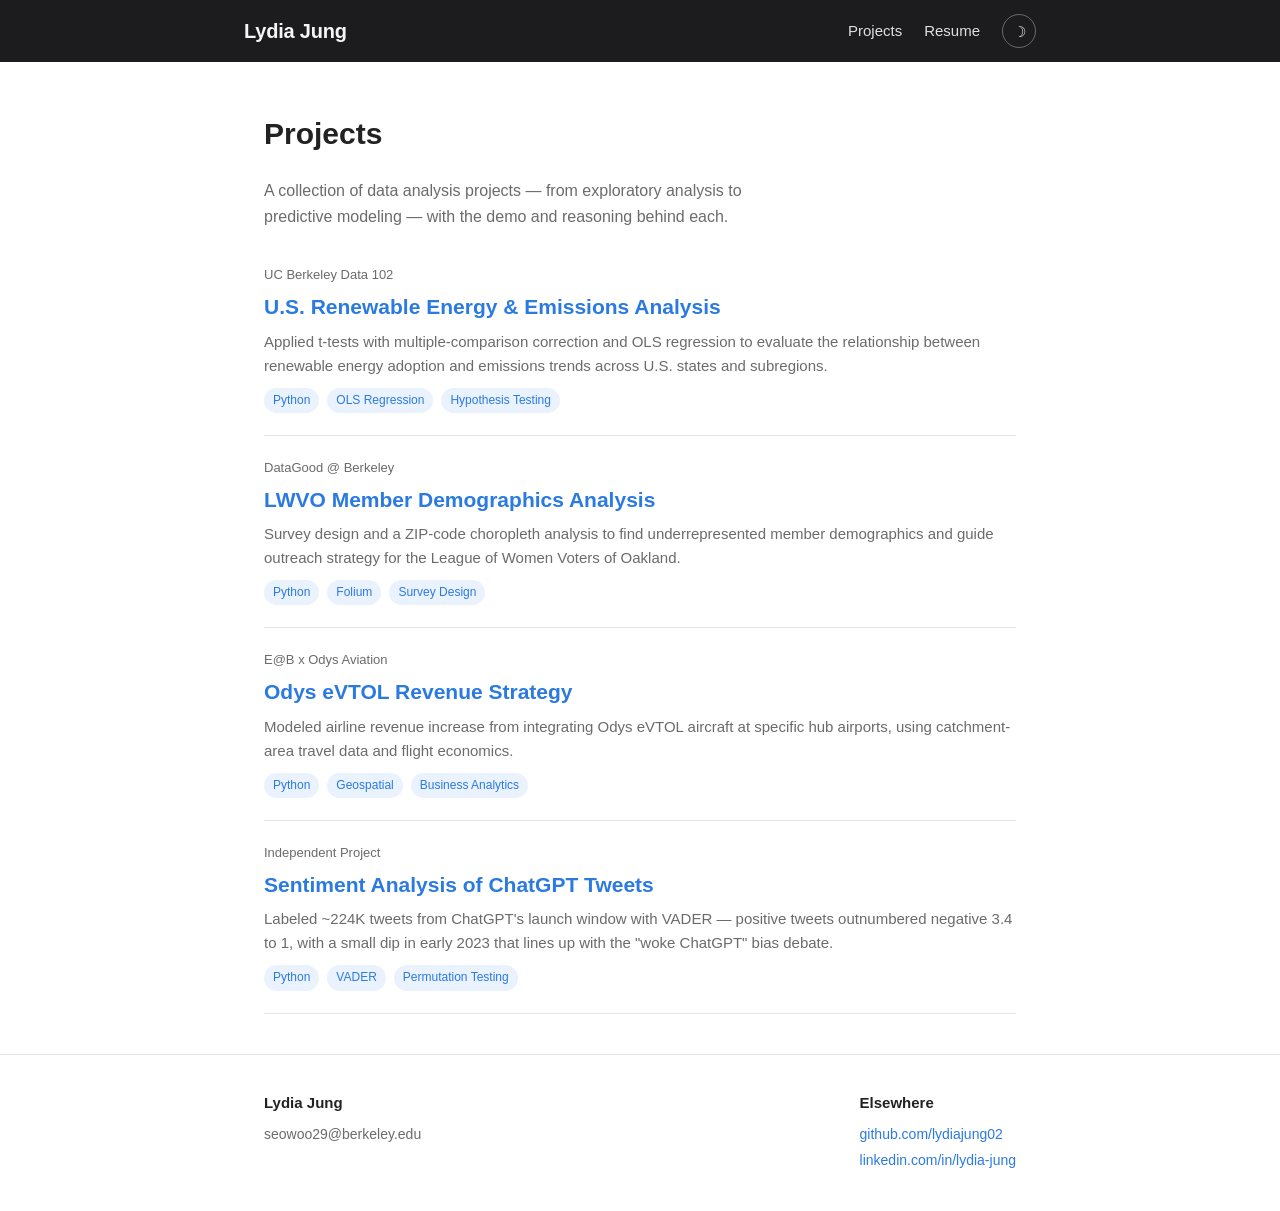
==== index.html @ 618544c5 "Trim footer: remove address and tagline site-wide Co-Authored-By: Claude Sonnet 5 <noreply@anthropic" ====
<!DOCTYPE html>
<html lang="en">
<head>
<meta charset="UTF-8">
<meta name="viewport" content="width=device-width, initial-scale=1.0">
<title>Lydia Jung — Data Analysis Portfolio</title>
<meta name="description" content="Data analysis projects by Lydia Jung: statistical analysis, regression, and NLP.">
<link rel="stylesheet" href="assets/css/style.css">
<script src="assets/js/theme.js"></script>
</head>
<body>

<header class="site-header">
  <div class="wrapper">
    <a class="site-title" href="index.html">Lydia Jung</a>
    <nav class="site-nav">
      <a href="index.html">Projects</a>
      <a href="resume.html">Resume</a>
      <button class="theme-toggle" aria-label="Toggle dark mode">&#9789;</button>
    </nav>
  </div>
</header>

<main class="page-content">
  <div class="wrapper">
    <h1 class="page-heading">Projects</h1>
    <p class="intro">A collection of data analysis projects — from exploratory analysis to predictive modeling — with the demo and reasoning behind each.</p>

    <ul class="project-list">
      <li>
        <span class="project-date">UC Berkeley Data 102</span>
        <a class="project-title" href="projects/renewable-energy-emissions.html">U.S. Renewable Energy &amp; Emissions Analysis</a>
        <p class="project-blurb">Applied t-tests with multiple-comparison correction and OLS regression to evaluate the relationship between renewable energy adoption and emissions trends across U.S. states and subregions.</p>
        <div class="tag-row">
          <span class="tag">Python</span>
          <span class="tag">OLS Regression</span>
          <span class="tag">Hypothesis Testing</span>
        </div>
      </li>
      <li>
        <span class="project-date">DataGood @ Berkeley</span>
        <a class="project-title" href="projects/lwvo-demographics-analysis.html">LWVO Member Demographics Analysis</a>
        <p class="project-blurb">Survey design and a ZIP-code choropleth analysis to find underrepresented member demographics and guide outreach strategy for the League of Women Voters of Oakland.</p>
        <div class="tag-row">
          <span class="tag">Python</span>
          <span class="tag">Folium</span>
          <span class="tag">Survey Design</span>
        </div>
      </li>
      <li>
        <span class="project-date">E@B x Odys Aviation</span>
        <a class="project-title" href="projects/odys-evtol-revenue.html">Odys eVTOL Revenue Strategy</a>
        <p class="project-blurb">Modeled airline revenue increase from integrating Odys eVTOL aircraft at specific hub airports, using catchment-area travel data and flight economics.</p>
        <div class="tag-row">
          <span class="tag">Python</span>
          <span class="tag">Geospatial</span>
          <span class="tag">Business Analytics</span>
        </div>
      </li>
      <li>
        <span class="project-date">Independent Project</span>
        <a class="project-title" href="projects/chatgpt-sentiment-nlp.html">Sentiment Analysis of ChatGPT Tweets</a>
        <p class="project-blurb">Labeled ~224K tweets from ChatGPT's launch window with VADER — positive tweets outnumbered negative 3.4 to 1, with a small dip in early 2023 that lines up with the "woke ChatGPT" bias debate.</p>
        <div class="tag-row">
          <span class="tag">Python</span>
          <span class="tag">VADER</span>
          <span class="tag">Permutation Testing</span>
        </div>
      </li>
    </ul>
  </div>
</main>

<footer class="site-footer">
  <div class="wrapper">
    <div class="footer-col">
      <h3>Lydia Jung</h3>
      <ul>
        <li>seowoo29@berkeley.edu</li>
      </ul>
    </div>
    <div class="footer-col">
      <h3>Elsewhere</h3>
      <ul>
        <li><a href="https://github.com/lydiajung02">github.com/lydiajung02</a></li>
        <li><a href="https://www.linkedin.com/in/lydia-jung/">linkedin.com/in/lydia-jung</a></li>
      </ul>
    </div>
  </div>
</footer>

</body>
</html>
---- assets/css/style.css ----
:root {
  --bg: #ffffff;
  --text: #222222;
  --muted: #6b6b6b;
  --accent: #2a7ae2;
  --accent-soft: #eaf2fd;
  --header-bg: #1c1c1e;
  --header-text: #f5f5f5;
  --border: #e5e5e5;
  --card-bg: #fafafa;
  --code-bg: #f2f2f2;
}

:root[data-theme="dark"] {
  --bg: #14151a;
  --text: #e7e7ea;
  --muted: #9a9aa2;
  --accent: #6fa8ff;
  --accent-soft: #1c2a44;
  --header-bg: #0c0c0e;
  --header-text: #f5f5f5;
  --border: #2a2b31;
  --card-bg: #1b1c22;
  --code-bg: #1f2027;
}

* { box-sizing: border-box; }

html { scroll-behavior: smooth; }

body {
  margin: 0;
  font-family: -apple-system, BlinkMacSystemFont, "Segoe UI", Roboto, Helvetica, Arial, sans-serif;
  background: var(--bg);
  color: var(--text);
  line-height: 1.6;
  transition: background 0.2s ease, color 0.2s ease;
}

a { color: var(--accent); text-decoration: none; }
a:hover { text-decoration: underline; }

.wrapper {
  max-width: 800px;
  margin: 0 auto;
  padding: 0 24px;
}

/* Header */
.site-header {
  background: var(--header-bg);
  color: var(--header-text);
}

.site-header .wrapper {
  display: flex;
  align-items: center;
  justify-content: space-between;
  height: 62px;
  max-width: 840px;
}

.site-title {
  color: var(--header-text) !important;
  font-size: 20px;
  font-weight: 600;
  letter-spacing: -0.01em;
}
.site-title:hover { text-decoration: none; opacity: 0.85; }

.site-nav {
  display: flex;
  align-items: center;
  gap: 22px;
}

.site-nav a {
  color: var(--header-text);
  font-size: 15px;
  opacity: 0.9;
}
.site-nav a:hover { opacity: 1; text-decoration: none; border-bottom: 1px solid var(--header-text); }

.theme-toggle {
  background: none;
  border: 1px solid rgba(245,245,245,0.35);
  color: var(--header-text);
  border-radius: 999px;
  width: 34px;
  height: 34px;
  display: flex;
  align-items: center;
  justify-content: center;
  cursor: pointer;
  font-size: 15px;
  line-height: 1;
}
.theme-toggle:hover { border-color: rgba(245,245,245,0.7); }

/* Main */
main.page-content {
  min-height: calc(100vh - 62px - 200px);
  padding: 48px 0 40px;
}

h1.page-heading {
  font-size: 30px;
  margin: 0 0 32px;
  font-weight: 700;
}

/* Project list */
.project-list {
  list-style: none;
  margin: 0;
  padding: 0;
}

.project-list li {
  padding: 22px 0;
  border-bottom: 1px solid var(--border);
}
.project-list li:first-child { padding-top: 0; }

.project-date {
  display: block;
  font-size: 13px;
  color: var(--muted);
  margin-bottom: 4px;
}

.project-title {
  font-size: 21px;
  font-weight: 600;
}

.project-blurb {
  margin: 6px 0 0;
  color: var(--muted);
  font-size: 15px;
}

.tag-row { margin-top: 10px; display: flex; gap: 8px; flex-wrap: wrap; }
.tag {
  font-size: 12px;
  color: var(--accent);
  background: var(--accent-soft);
  padding: 3px 9px;
  border-radius: 999px;
  font-weight: 500;
}

.intro {
  color: var(--muted);
  font-size: 16px;
  margin: -12px 0 36px;
  max-width: 60ch;
}

/* Project detail page */
.project-header { margin-bottom: 8px; }
.project-header h1 { font-size: 30px; margin: 6px 0 8px; }
.project-meta { color: var(--muted); font-size: 14px; }
.project-summary { font-size: 17px; margin: 18px 0 8px; }

.section {
  margin-top: 44px;
}
.section h2 {
  font-size: 21px;
  border-bottom: 1px solid var(--border);
  padding-bottom: 10px;
  margin-bottom: 20px;
}

.demo-card {
  background: var(--card-bg);
  border: 1px solid var(--border);
  border-radius: 10px;
  padding: 22px;
}

.metric-row {
  display: flex;
  gap: 28px;
  flex-wrap: wrap;
  margin: 18px 0 6px;
}
.metric {
  min-width: 110px;
}
.metric .value {
  font-size: 24px;
  font-weight: 700;
  color: var(--accent);
}
.metric .label {
  font-size: 12.5px;
  color: var(--muted);
  text-transform: uppercase;
  letter-spacing: 0.03em;
}

.steps { padding-left: 20px; }
.steps li { margin-bottom: 14px; }
.steps li strong { display: block; margin-bottom: 3px; }

.control-row {
  display: flex;
  gap: 14px;
  flex-wrap: wrap;
  align-items: center;
  margin-bottom: 16px;
}
.control-row label { font-size: 14px; color: var(--muted); }
.control-row select, .control-row input {
  font: inherit;
  padding: 6px 10px;
  border-radius: 6px;
  border: 1px solid var(--border);
  background: var(--bg);
  color: var(--text);
}

.btn {
  display: inline-block;
  background: var(--accent);
  color: #fff !important;
  padding: 8px 16px;
  border-radius: 6px;
  font-size: 14px;
  font-weight: 600;
  border: none;
  cursor: pointer;
}
.btn:hover { text-decoration: none; opacity: 0.9; }
.btn-secondary {
  background: transparent;
  color: var(--text) !important;
  border: 1px solid var(--border);
}

.result-box {
  margin-top: 14px;
  padding: 14px 16px;
  border-radius: 8px;
  background: var(--accent-soft);
  font-size: 14.5px;
}

.callout {
  border-left: 3px solid var(--accent);
  padding: 4px 16px;
  color: var(--muted);
  font-size: 14.5px;
  margin: 18px 0;
}

.back-link { display: inline-block; margin-top: 8px; font-size: 14.5px; }

pre {
  background: var(--code-bg);
  padding: 14px 16px;
  border-radius: 8px;
  overflow-x: auto;
  font-size: 13px;
}
code {
  background: var(--code-bg);
  padding: 1px 5px;
  border-radius: 4px;
  font-size: 0.9em;
}
pre code { background: none; padding: 0; }

/* Footer */
.site-footer {
  border-top: 1px solid var(--border);
  padding: 36px 0;
  font-size: 14px;
  color: var(--muted);
}
.site-footer .wrapper {
  display: flex;
  justify-content: space-between;
  flex-wrap: wrap;
  gap: 24px;
}
.footer-col h3 {
  font-size: 15px;
  margin: 0 0 8px;
  color: var(--text);
}
.footer-col ul { list-style: none; margin: 0; padding: 0; }
.footer-col li { margin-bottom: 4px; }
.footer-tagline { max-width: 320px; }

canvas { max-width: 100%; }

@media (max-width: 600px) {
  .site-nav { gap: 12px; }
  h1.page-heading { font-size: 26px; }
  .site-footer .wrapper { flex-direction: column; }
}
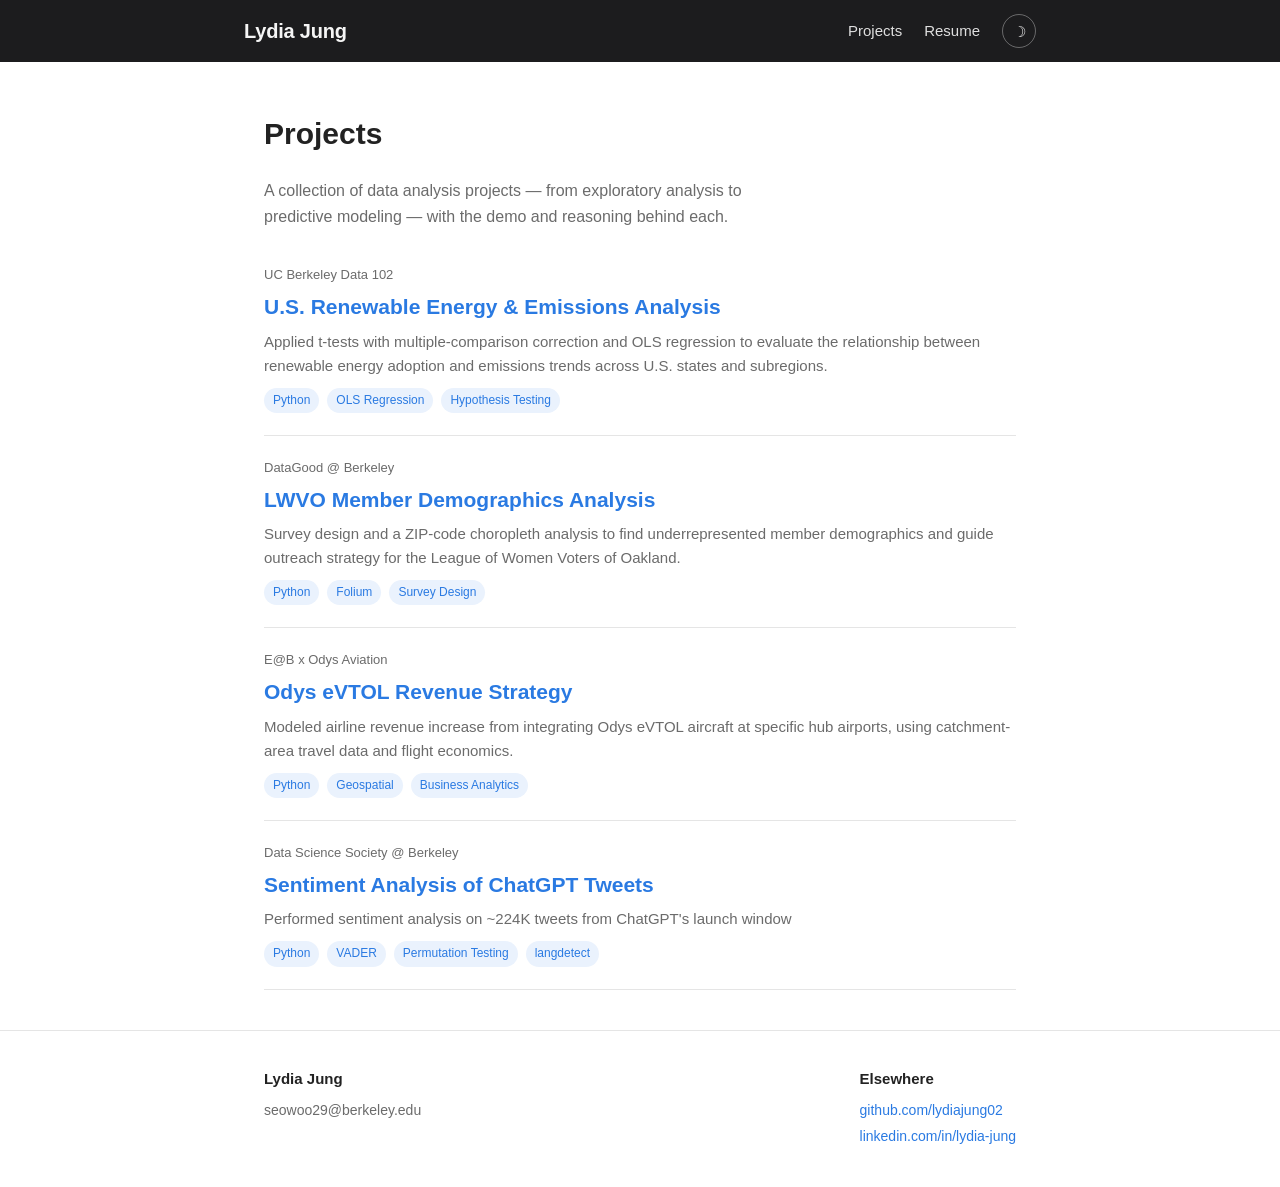
==== commit a88c4e43: "Update ChatGPT sentiment card on the projects landing page Co-Authored-By: Claude Sonnet 5 <noreply@" ====
--- a/index.html
+++ b/index.html
@@ -58,13 +58,14 @@
         </div>
       </li>
       <li>
-        <span class="project-date">Independent Project</span>
+        <span class="project-date">Data Science Society @ Berkeley</span>
         <a class="project-title" href="projects/chatgpt-sentiment-nlp.html">Sentiment Analysis of ChatGPT Tweets</a>
-        <p class="project-blurb">Labeled ~224K tweets from ChatGPT's launch window with VADER — positive tweets outnumbered negative 3.4 to 1, with a small dip in early 2023 that lines up with the "woke ChatGPT" bias debate.</p>
+        <p class="project-blurb">Performed sentiment analysis on ~224K tweets from ChatGPT's launch window</p>
         <div class="tag-row">
           <span class="tag">Python</span>
           <span class="tag">VADER</span>
           <span class="tag">Permutation Testing</span>
+          <span class="tag">langdetect</span>
         </div>
       </li>
     </ul>
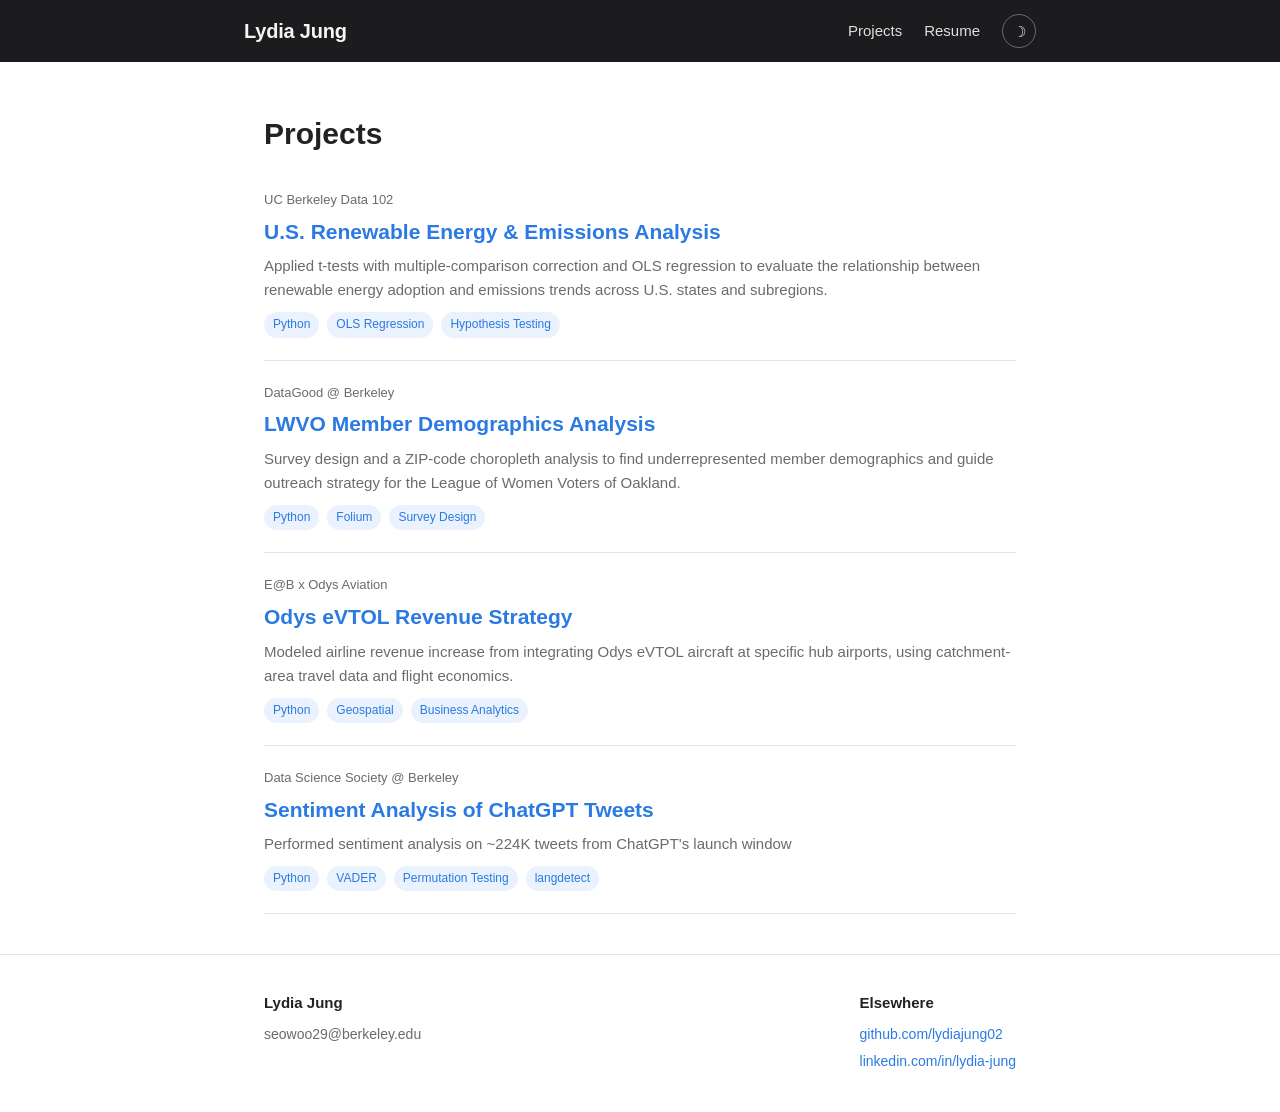
==== commit 7d0ac1bd: "Remove intro line from the projects landing page Co-Authored-By: Claude Sonnet 5.5 <noreply@anthropi" ====
--- a/index.html
+++ b/index.html
@@ -24,8 +24,6 @@
 <main class="page-content">
   <div class="wrapper">
     <h1 class="page-heading">Projects</h1>
-    <p class="intro">A collection of data analysis projects — from exploratory analysis to predictive modeling — with the demo and reasoning behind each.</p>
-
     <ul class="project-list">
       <li>
         <span class="project-date">UC Berkeley Data 102</span>
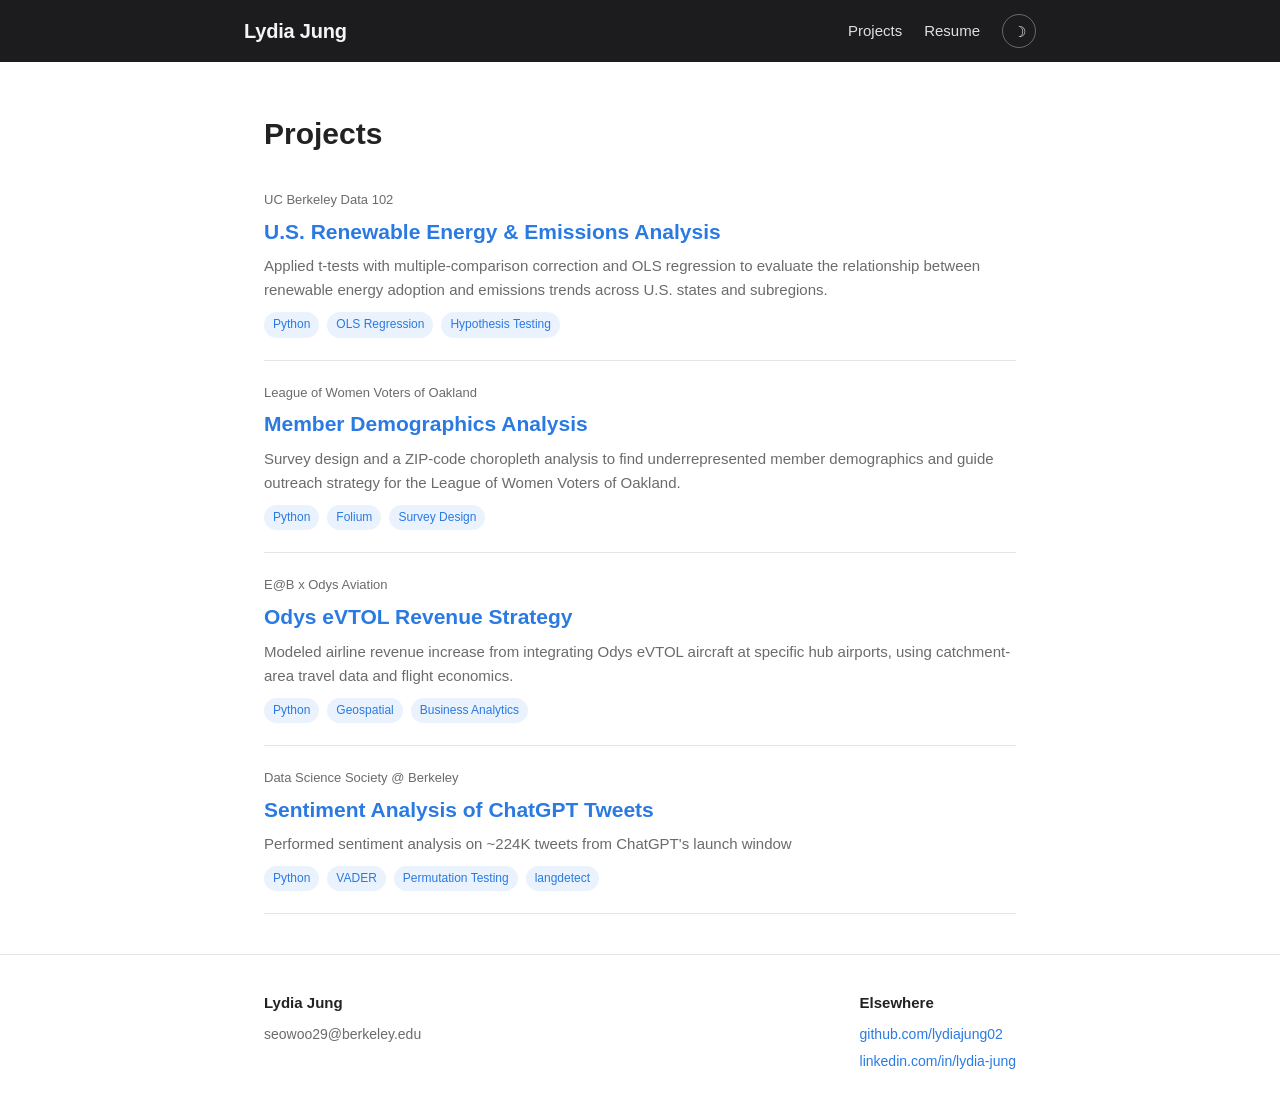
==== commit 912e3358: "Update LWVO card label and title on the projects landing page Co-Authored-By: Claude Sonnet 5.5 <nor" ====
--- a/index.html
+++ b/index.html
@@ -36,8 +36,8 @@
         </div>
       </li>
       <li>
-        <span class="project-date">DataGood @ Berkeley</span>
-        <a class="project-title" href="projects/lwvo-demographics-analysis.html">LWVO Member Demographics Analysis</a>
+        <span class="project-date">League of Women Voters of Oakland</span>
+        <a class="project-title" href="projects/lwvo-demographics-analysis.html">Member Demographics Analysis</a>
         <p class="project-blurb">Survey design and a ZIP-code choropleth analysis to find underrepresented member demographics and guide outreach strategy for the League of Women Voters of Oakland.</p>
         <div class="tag-row">
           <span class="tag">Python</span>
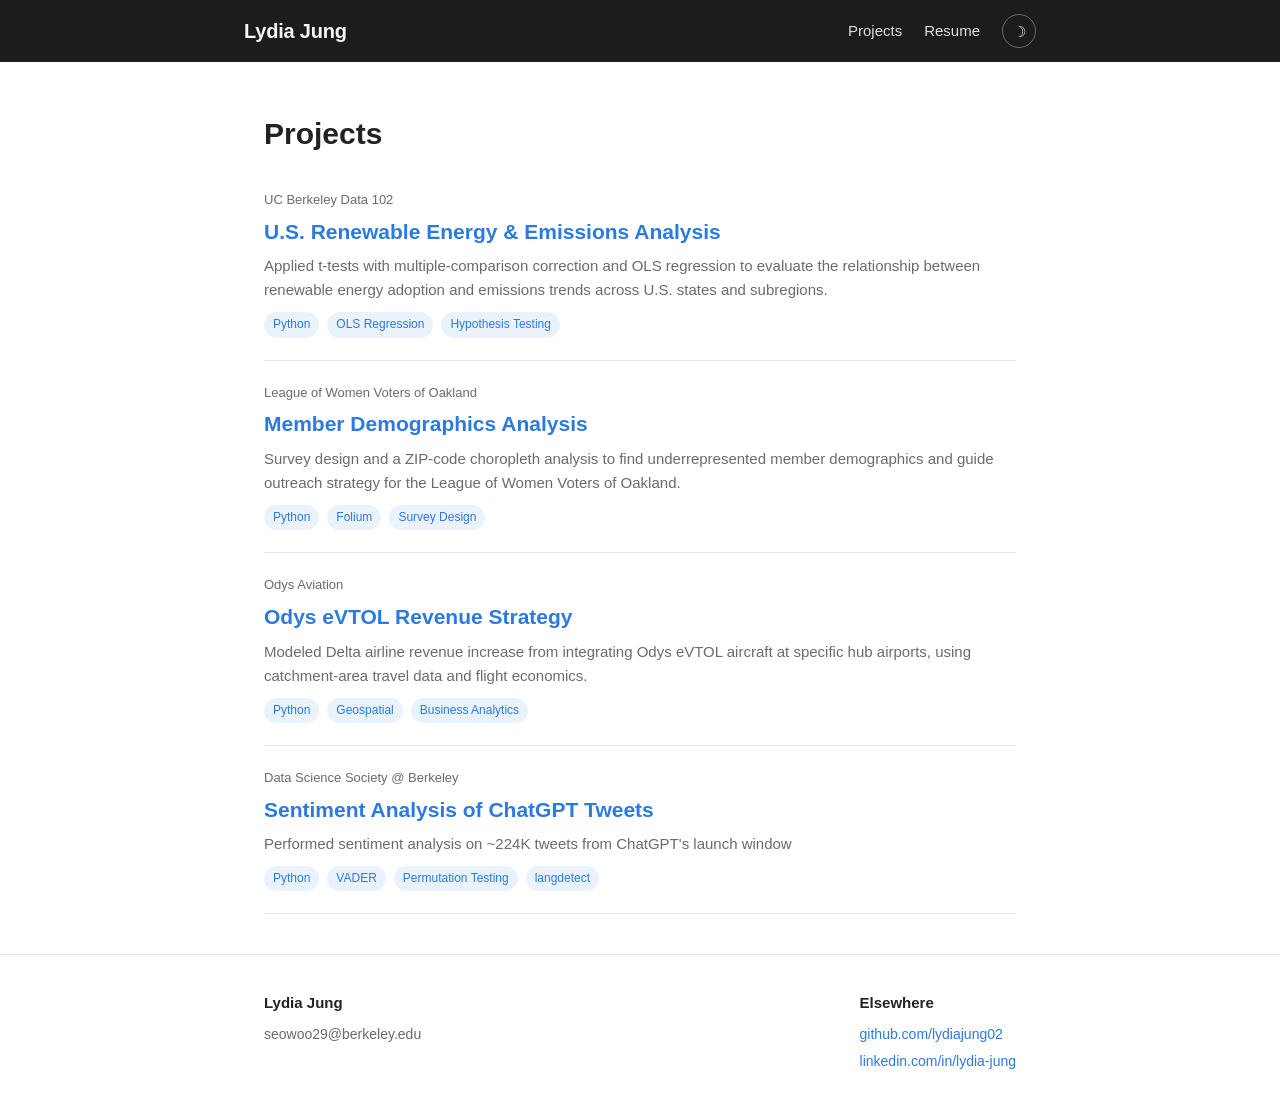
==== commit 59ec3de0: "Update Odys card label and description on the landing page Co-Authored-By: Claude Sonnet 5.5 <norepl" ====
--- a/index.html
+++ b/index.html
@@ -46,9 +46,9 @@
         </div>
       </li>
       <li>
-        <span class="project-date">E@B x Odys Aviation</span>
+        <span class="project-date">Odys Aviation</span>
         <a class="project-title" href="projects/odys-evtol-revenue.html">Odys eVTOL Revenue Strategy</a>
-        <p class="project-blurb">Modeled airline revenue increase from integrating Odys eVTOL aircraft at specific hub airports, using catchment-area travel data and flight economics.</p>
+        <p class="project-blurb">Modeled Delta airline revenue increase from integrating Odys eVTOL aircraft at specific hub airports, using catchment-area travel data and flight economics.</p>
         <div class="tag-row">
           <span class="tag">Python</span>
           <span class="tag">Geospatial</span>
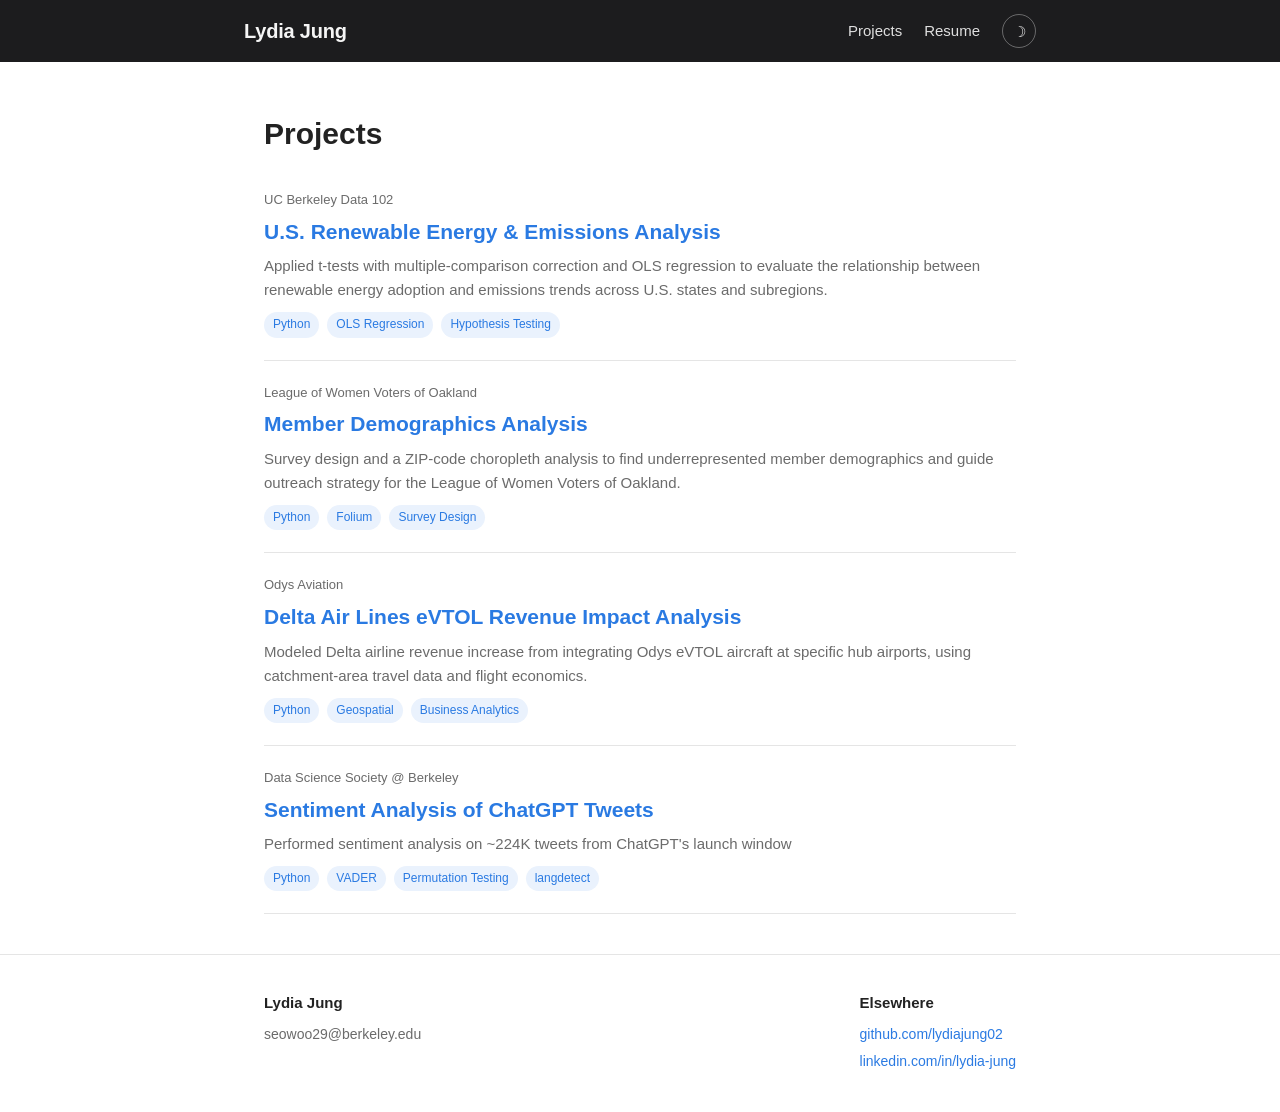
==== commit 053d4995: "Rename Odys card title to emphasize the Delta collaboration Co-Authored-By: Claude Sonnet 5.5 <norep" ====
--- a/index.html
+++ b/index.html
@@ -47,7 +47,7 @@
       </li>
       <li>
         <span class="project-date">Odys Aviation</span>
-        <a class="project-title" href="projects/odys-evtol-revenue.html">Odys eVTOL Revenue Strategy</a>
+        <a class="project-title" href="projects/odys-evtol-revenue.html">Delta Air Lines eVTOL Revenue Impact Analysis</a>
         <p class="project-blurb">Modeled Delta airline revenue increase from integrating Odys eVTOL aircraft at specific hub airports, using catchment-area travel data and flight economics.</p>
         <div class="tag-row">
           <span class="tag">Python</span>
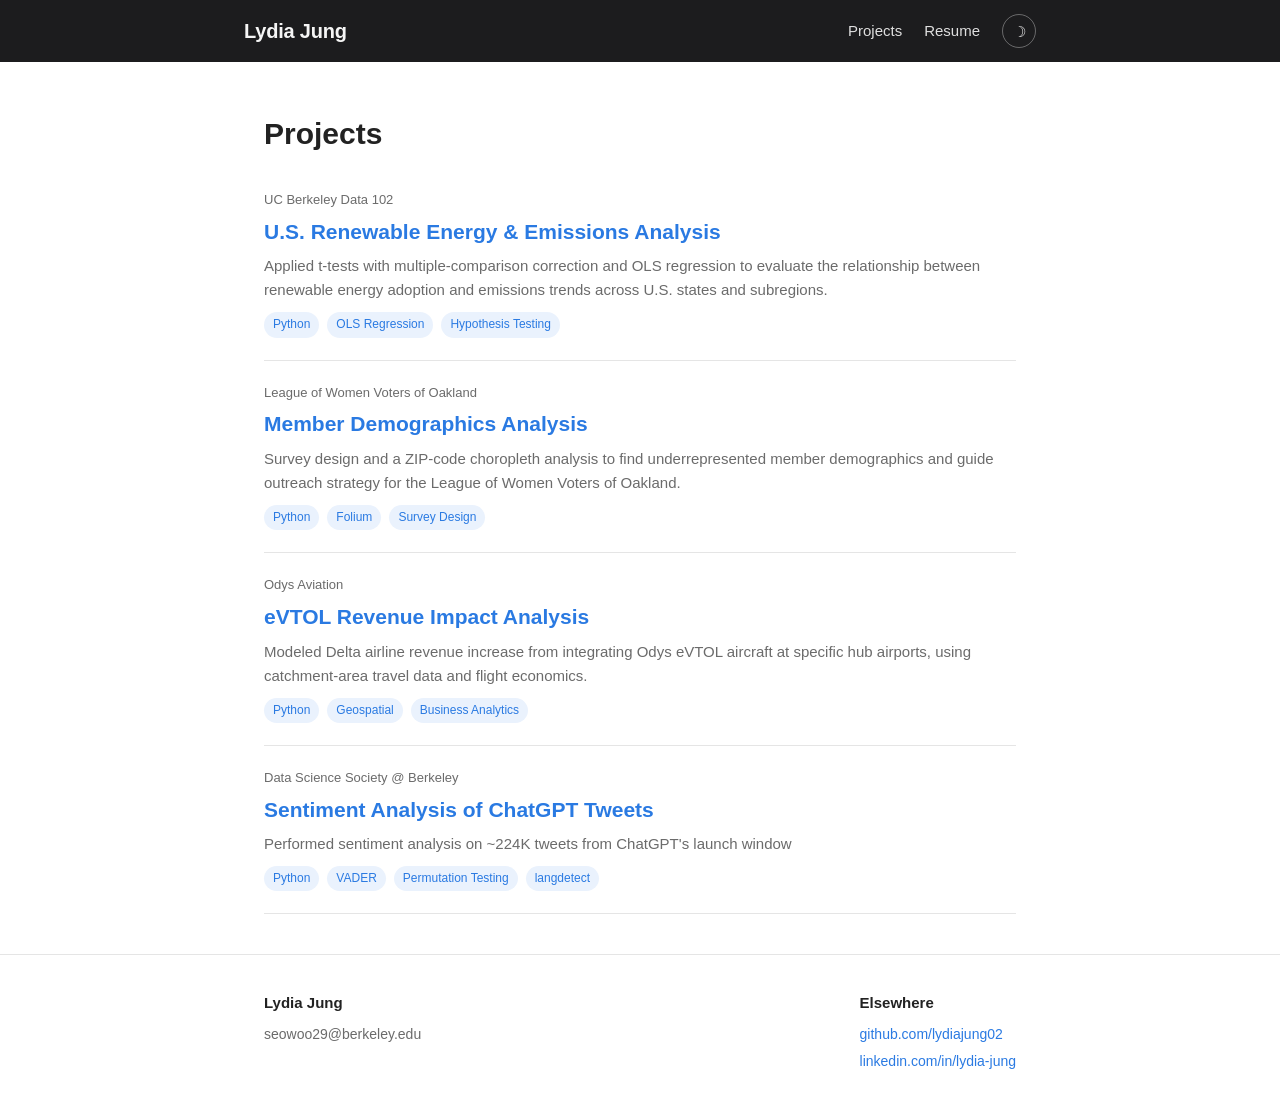
==== commit e4049987: "Rename Odys project to eVTOL Revenue Impact Analysis and tighten its detail page Co-Authored-By: Cla" ====
--- a/index.html
+++ b/index.html
@@ -47,7 +47,7 @@
       </li>
       <li>
         <span class="project-date">Odys Aviation</span>
-        <a class="project-title" href="projects/odys-evtol-revenue.html">Delta Air Lines eVTOL Revenue Impact Analysis</a>
+        <a class="project-title" href="projects/odys-evtol-revenue.html">eVTOL Revenue Impact Analysis</a>
         <p class="project-blurb">Modeled Delta airline revenue increase from integrating Odys eVTOL aircraft at specific hub airports, using catchment-area travel data and flight economics.</p>
         <div class="tag-row">
           <span class="tag">Python</span>
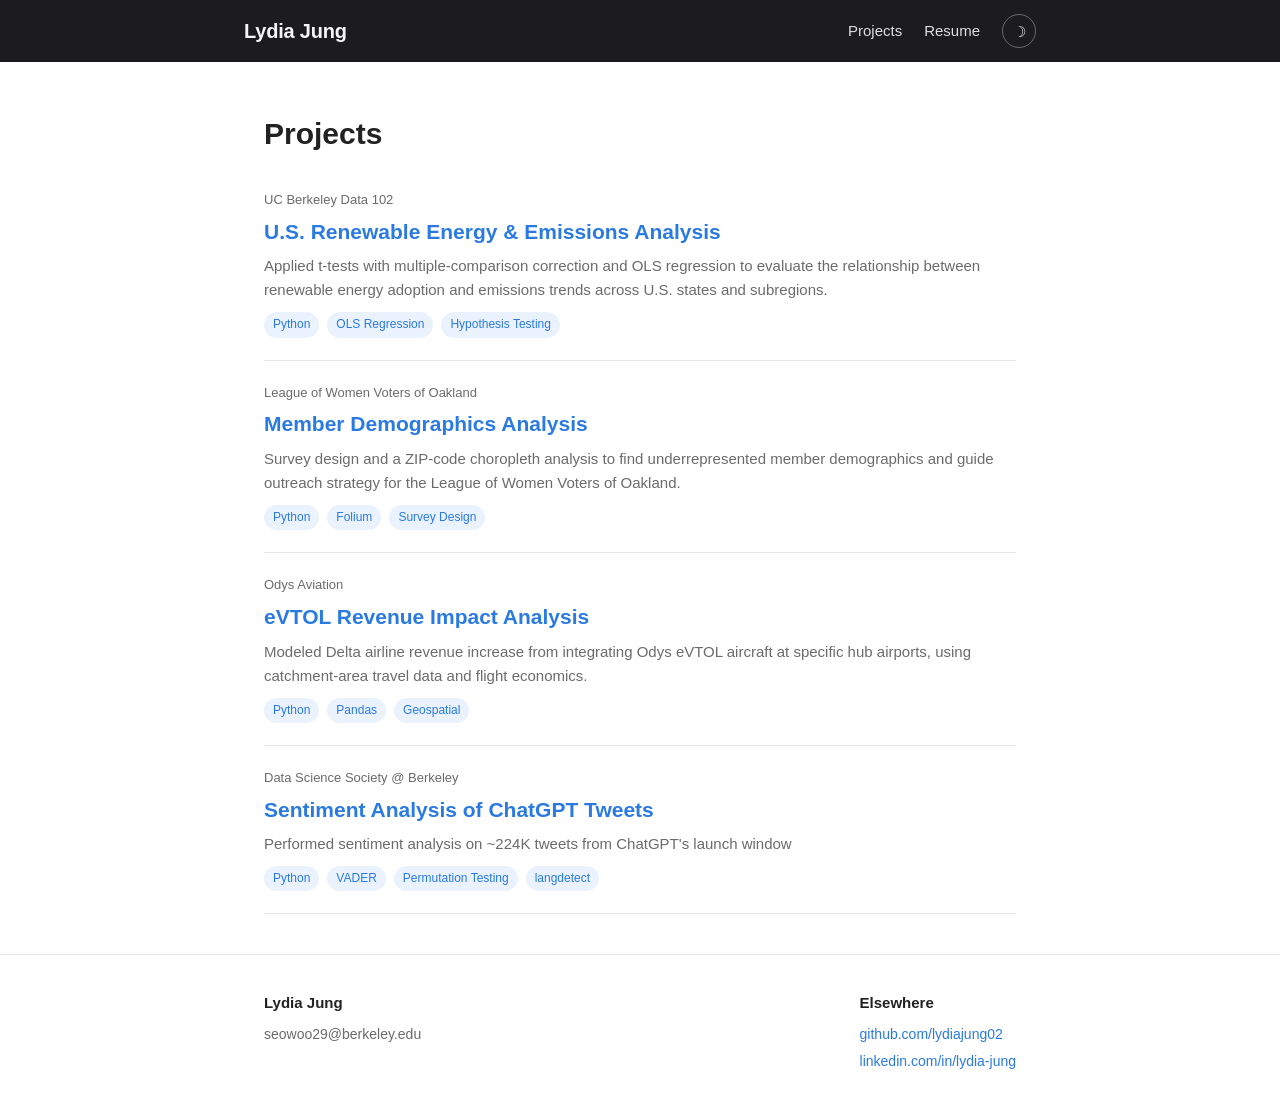
==== commit 0e8f8f3b: "Odys page: add Pandas tag, team voice, drop Business Analytics skill Co-Authored-By: Claude Sonnet 5" ====
--- a/index.html
+++ b/index.html
@@ -51,8 +51,8 @@
         <p class="project-blurb">Modeled Delta airline revenue increase from integrating Odys eVTOL aircraft at specific hub airports, using catchment-area travel data and flight economics.</p>
         <div class="tag-row">
           <span class="tag">Python</span>
+          <span class="tag">Pandas</span>
           <span class="tag">Geospatial</span>
-          <span class="tag">Business Analytics</span>
         </div>
       </li>
       <li>
